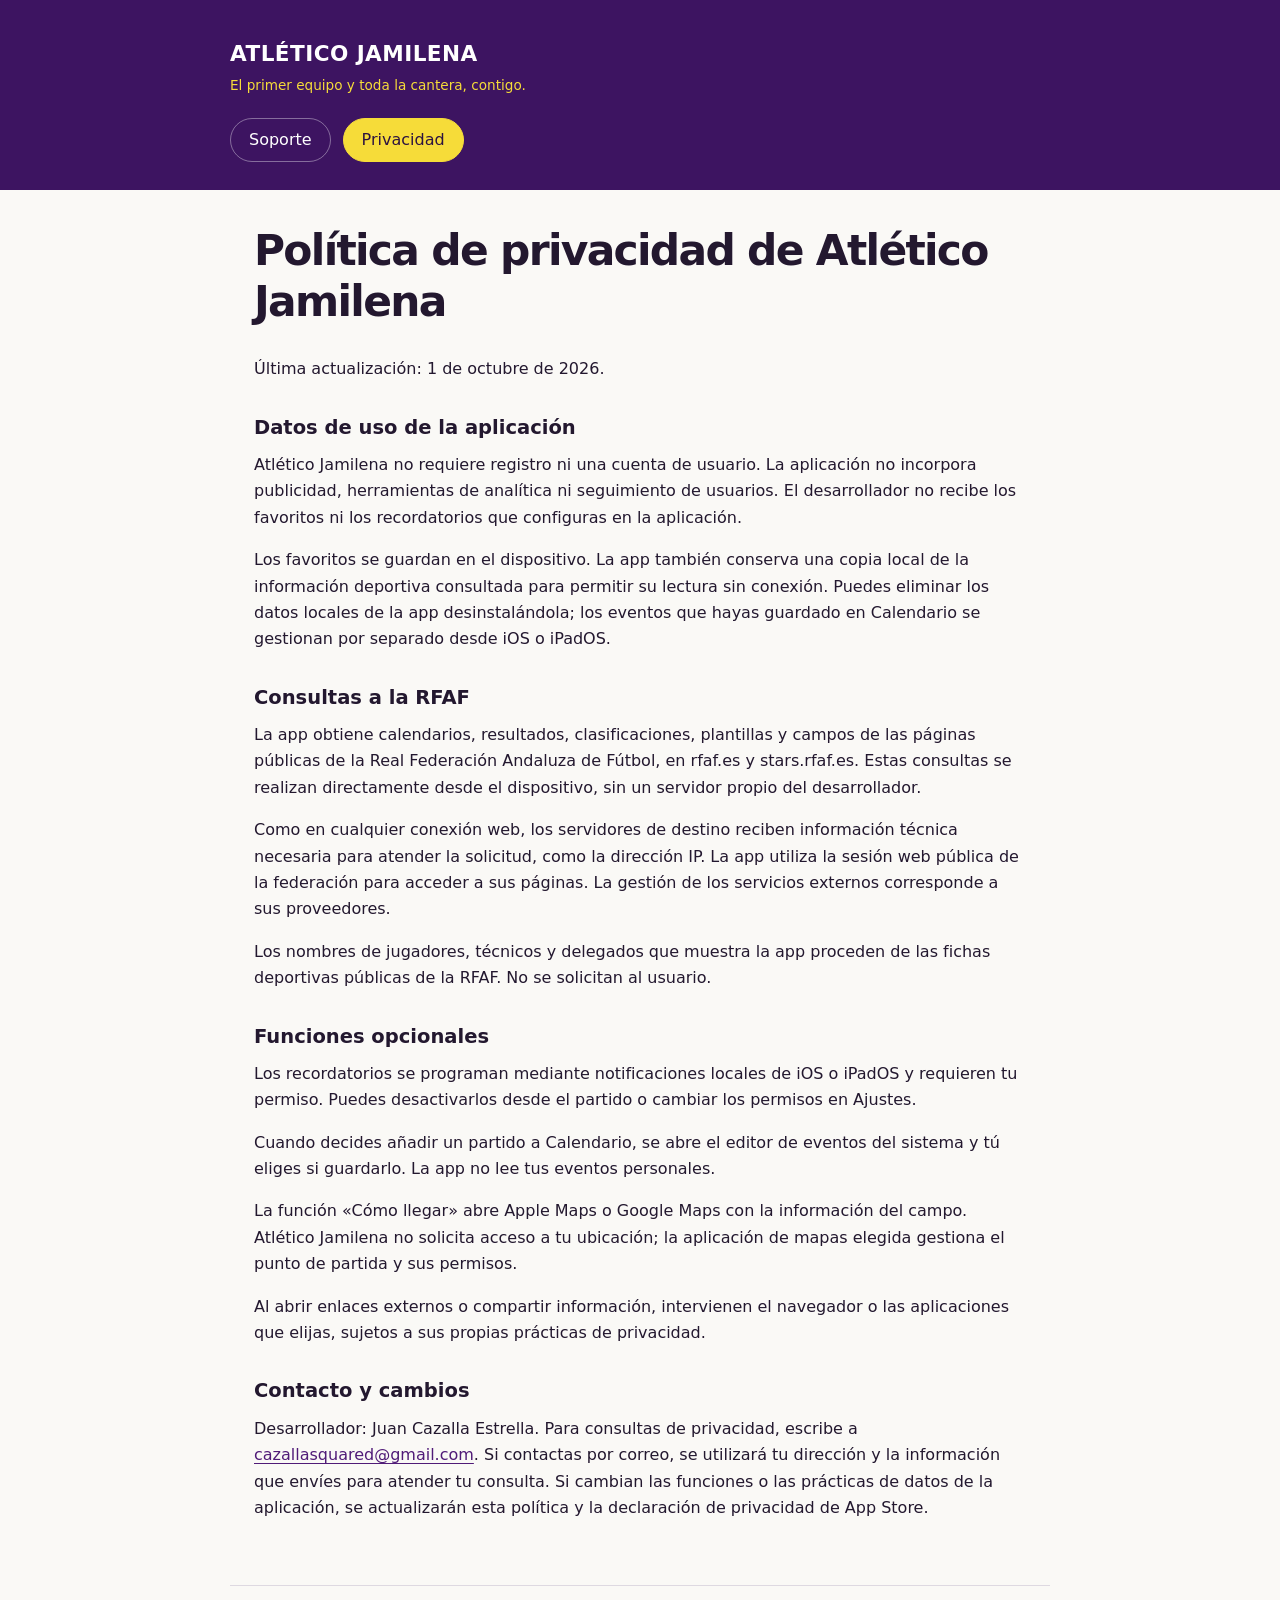
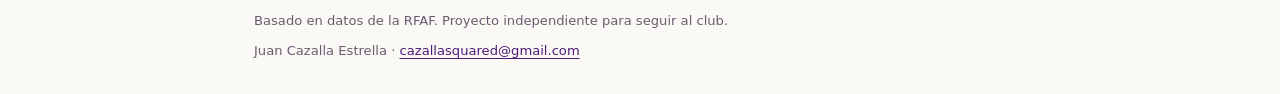
==== atletico-jamilena/privacidad/index.html @ 316276eb "Publish Atletico Jamilena support and privacy pages" ====
<!doctype html>
<html lang="es"><head><meta charset="utf-8"><meta name="viewport" content="width=device-width,initial-scale=1"><meta name="description" content="Privacidad de Atlético Jamilena para iPhone y iPad."><title>Privacidad · Atlético Jamilena</title><link rel="stylesheet" href="../style.css"><link rel="canonical" href="https://juancazalla.github.io/atletico-jamilena/privacidad/"></head><body><a class="skip" href="#contenido">Ir al contenido</a><header><div><p class="brand">ATLÉTICO JAMILENA</p><p class="tag">El primer equipo y toda la cantera, contigo.</p><nav aria-label="Información de la aplicación"><a href="../soporte/">Soporte</a><a href="../privacidad/" aria-current="page">Privacidad</a></nav></div></header><main id="contenido"><h1>Política de privacidad de Atlético Jamilena</h1><p>Última actualización: 1 de octubre de 2026.</p><h2>Datos de uso de la aplicación</h2><p>Atlético Jamilena no requiere registro ni una cuenta de usuario. La aplicación no incorpora publicidad, herramientas de analítica ni seguimiento de usuarios. El desarrollador no recibe los favoritos ni los recordatorios que configuras en la aplicación.</p><p>Los favoritos se guardan en el dispositivo. La app también conserva una copia local de la información deportiva consultada para permitir su lectura sin conexión. Puedes eliminar los datos locales de la app desinstalándola; los eventos que hayas guardado en Calendario se gestionan por separado desde iOS o iPadOS.</p><h2>Consultas a la RFAF</h2><p>La app obtiene calendarios, resultados, clasificaciones, plantillas y campos de las páginas públicas de la Real Federación Andaluza de Fútbol, en rfaf.es y stars.rfaf.es. Estas consultas se realizan directamente desde el dispositivo, sin un servidor propio del desarrollador.</p><p>Como en cualquier conexión web, los servidores de destino reciben información técnica necesaria para atender la solicitud, como la dirección IP. La app utiliza la sesión web pública de la federación para acceder a sus páginas. La gestión de los servicios externos corresponde a sus proveedores.</p><p>Los nombres de jugadores, técnicos y delegados que muestra la app proceden de las fichas deportivas públicas de la RFAF. No se solicitan al usuario.</p><h2>Funciones opcionales</h2><p>Los recordatorios se programan mediante notificaciones locales de iOS o iPadOS y requieren tu permiso. Puedes desactivarlos desde el partido o cambiar los permisos en Ajustes.</p><p>Cuando decides añadir un partido a Calendario, se abre el editor de eventos del sistema y tú eliges si guardarlo. La app no lee tus eventos personales.</p><p>La función «Cómo llegar» abre Apple Maps o Google Maps con la información del campo. Atlético Jamilena no solicita acceso a tu ubicación; la aplicación de mapas elegida gestiona el punto de partida y sus permisos.</p><p>Al abrir enlaces externos o compartir información, intervienen el navegador o las aplicaciones que elijas, sujetos a sus propias prácticas de privacidad.</p><h2>Contacto y cambios</h2><p>Desarrollador: Juan Cazalla Estrella. Para consultas de privacidad, escribe a <a href="mailto:cazallasquared@gmail.com">cazallasquared@gmail.com</a>. Si contactas por correo, se utilizará tu dirección y la información que envíes para atender tu consulta. Si cambian las funciones o las prácticas de datos de la aplicación, se actualizarán esta política y la declaración de privacidad de App Store.</p></main><footer><p>Basado en datos de la RFAF. Proyecto independiente para seguir al club.</p><p>Juan Cazalla Estrella · <a href="mailto:cazallasquared@gmail.com">cazallasquared@gmail.com</a></p></footer></body></html>
---- atletico-jamilena/style.css ----
*{box-sizing:border-box}html{color-scheme:light}body{margin:0;background:#faf9f6;color:#23182f;font-family:system-ui,-apple-system,BlinkMacSystemFont,"Segoe UI",sans-serif;line-height:1.65}.skip{position:absolute;left:16px;top:-80px}.skip:focus{top:12px}header{background:#3d1461;color:#fff;padding:36px 24px 28px}header>div,main,footer{max-width:820px;margin:auto}.brand{margin:0;font-size:1.35rem;font-weight:800;letter-spacing:.02em}.tag{color:#f6dc39;font-size:.85rem;margin:2px 0 22px}nav{display:flex;gap:12px;flex-wrap:wrap}nav a{color:#fff;border:1px solid #ffffff60;border-radius:24px;padding:8px 18px;text-decoration:none}nav a[aria-current=page]{background:#f6dc39;color:#2c1340;border-color:#f6dc39}main{padding:36px 24px 48px}h1{font-size:clamp(1.9rem,5vw,2.65rem);line-height:1.2;margin:0 0 28px;letter-spacing:-.04em}h2{font-size:1.22rem;line-height:1.3;margin:32px 0 12px}p{margin:0 0 16px}a{color:#501b78;text-underline-offset:3px;overflow-wrap:anywhere}a:focus-visible{outline:3px solid #c28c0b;outline-offset:4px}footer{padding:24px;font-size:.82rem;color:#685d70;border-top:1px solid #ded9e1}footer p{margin:0 0 8px}
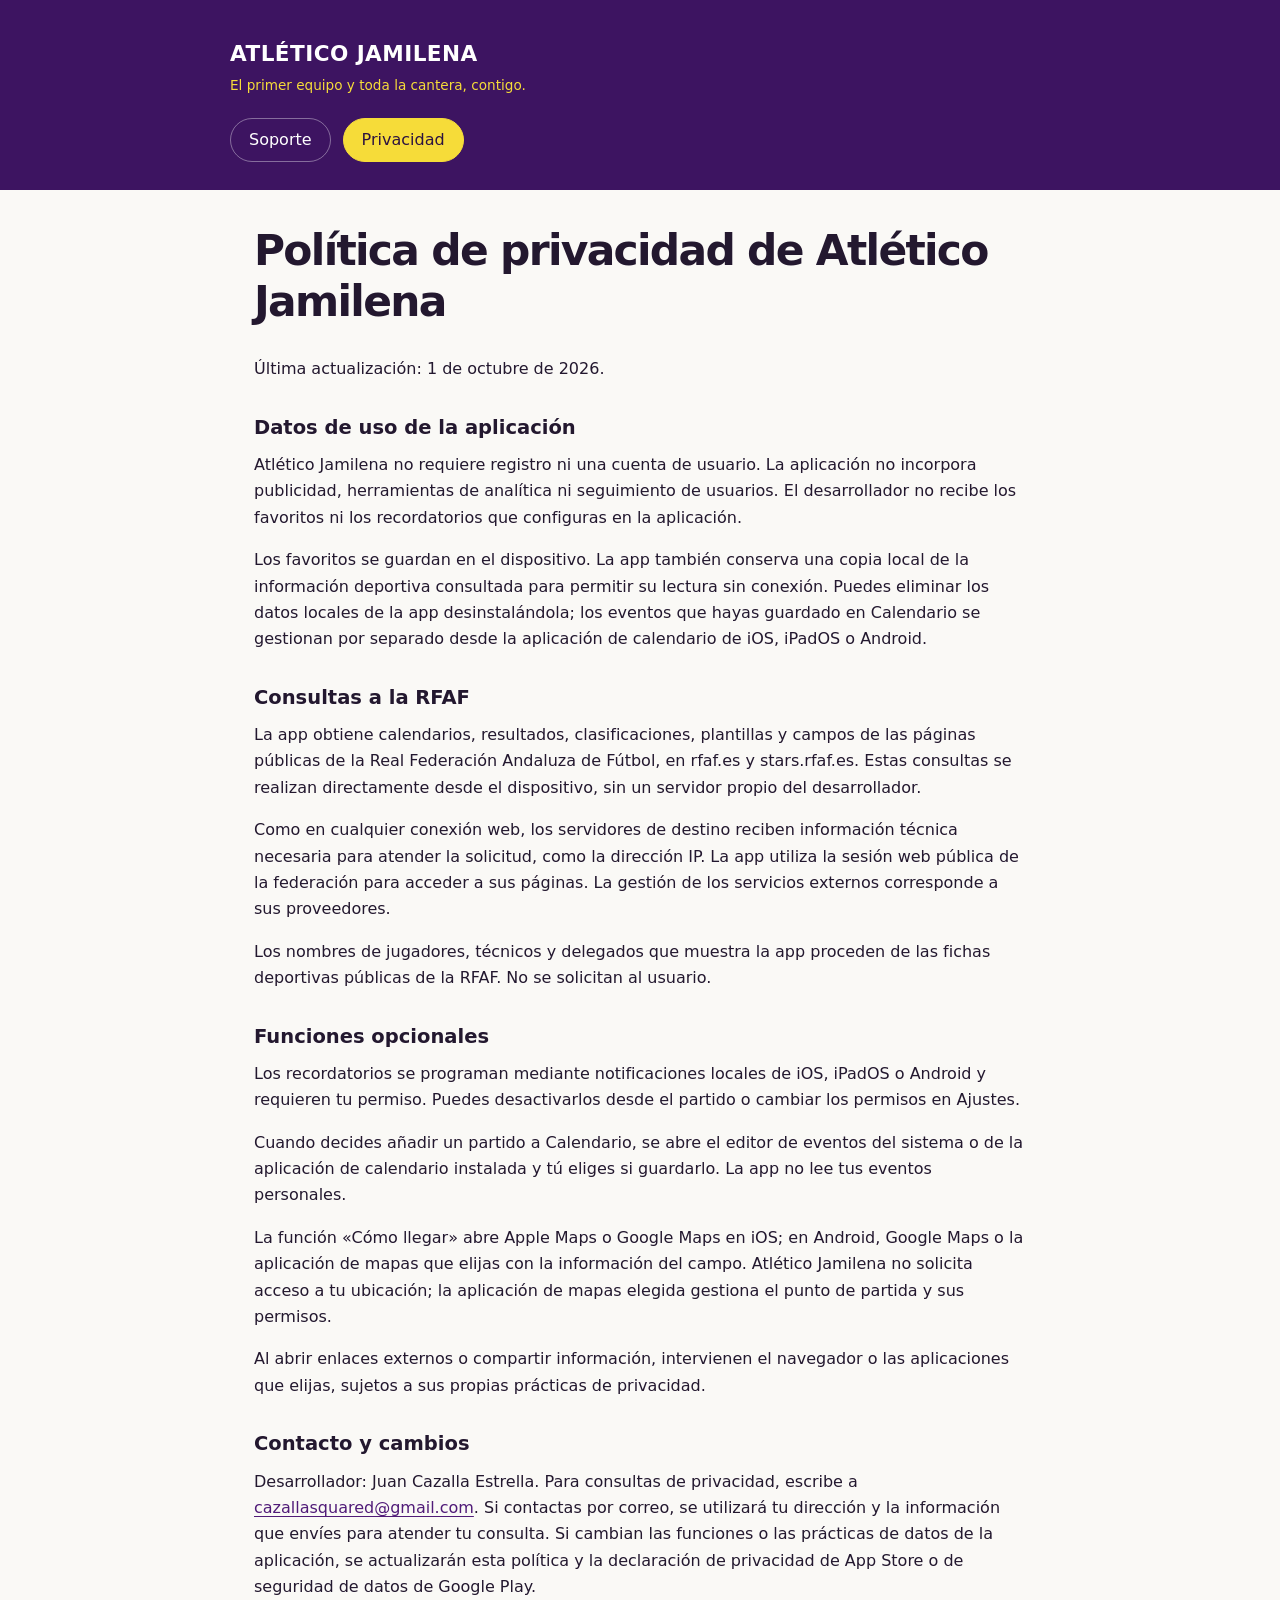
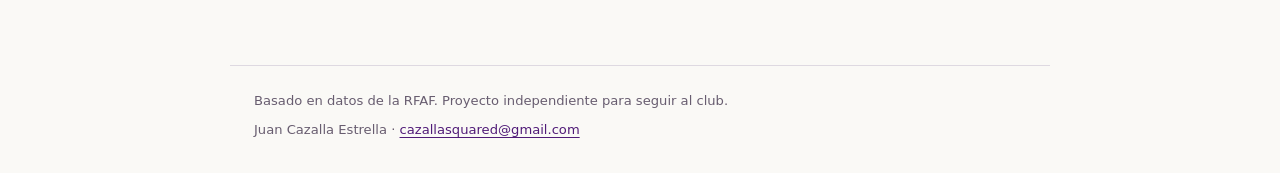
==== commit 36633626: "Update Jamilena privacy and support for Android" ====
--- a/atletico-jamilena/privacidad/index.html
+++ b/atletico-jamilena/privacidad/index.html
@@ -1,2 +1,2 @@
 <!doctype html>
-<html lang="es"><head><meta charset="utf-8"><meta name="viewport" content="width=device-width,initial-scale=1"><meta name="description" content="Privacidad de Atlético Jamilena para iPhone y iPad."><title>Privacidad · Atlético Jamilena</title><link rel="stylesheet" href="../style.css"><link rel="canonical" href="https://juancazalla.github.io/atletico-jamilena/privacidad/"></head><body><a class="skip" href="#contenido">Ir al contenido</a><header><div><p class="brand">ATLÉTICO JAMILENA</p><p class="tag">El primer equipo y toda la cantera, contigo.</p><nav aria-label="Información de la aplicación"><a href="../soporte/">Soporte</a><a href="../privacidad/" aria-current="page">Privacidad</a></nav></div></header><main id="contenido"><h1>Política de privacidad de Atlético Jamilena</h1><p>Última actualización: 1 de octubre de 2026.</p><h2>Datos de uso de la aplicación</h2><p>Atlético Jamilena no requiere registro ni una cuenta de usuario. La aplicación no incorpora publicidad, herramientas de analítica ni seguimiento de usuarios. El desarrollador no recibe los favoritos ni los recordatorios que configuras en la aplicación.</p><p>Los favoritos se guardan en el dispositivo. La app también conserva una copia local de la información deportiva consultada para permitir su lectura sin conexión. Puedes eliminar los datos locales de la app desinstalándola; los eventos que hayas guardado en Calendario se gestionan por separado desde iOS o iPadOS.</p><h2>Consultas a la RFAF</h2><p>La app obtiene calendarios, resultados, clasificaciones, plantillas y campos de las páginas públicas de la Real Federación Andaluza de Fútbol, en rfaf.es y stars.rfaf.es. Estas consultas se realizan directamente desde el dispositivo, sin un servidor propio del desarrollador.</p><p>Como en cualquier conexión web, los servidores de destino reciben información técnica necesaria para atender la solicitud, como la dirección IP. La app utiliza la sesión web pública de la federación para acceder a sus páginas. La gestión de los servicios externos corresponde a sus proveedores.</p><p>Los nombres de jugadores, técnicos y delegados que muestra la app proceden de las fichas deportivas públicas de la RFAF. No se solicitan al usuario.</p><h2>Funciones opcionales</h2><p>Los recordatorios se programan mediante notificaciones locales de iOS o iPadOS y requieren tu permiso. Puedes desactivarlos desde el partido o cambiar los permisos en Ajustes.</p><p>Cuando decides añadir un partido a Calendario, se abre el editor de eventos del sistema y tú eliges si guardarlo. La app no lee tus eventos personales.</p><p>La función «Cómo llegar» abre Apple Maps o Google Maps con la información del campo. Atlético Jamilena no solicita acceso a tu ubicación; la aplicación de mapas elegida gestiona el punto de partida y sus permisos.</p><p>Al abrir enlaces externos o compartir información, intervienen el navegador o las aplicaciones que elijas, sujetos a sus propias prácticas de privacidad.</p><h2>Contacto y cambios</h2><p>Desarrollador: Juan Cazalla Estrella. Para consultas de privacidad, escribe a <a href="mailto:cazallasquared@gmail.com">cazallasquared@gmail.com</a>. Si contactas por correo, se utilizará tu dirección y la información que envíes para atender tu consulta. Si cambian las funciones o las prácticas de datos de la aplicación, se actualizarán esta política y la declaración de privacidad de App Store.</p></main><footer><p>Basado en datos de la RFAF. Proyecto independiente para seguir al club.</p><p>Juan Cazalla Estrella · <a href="mailto:cazallasquared@gmail.com">cazallasquared@gmail.com</a></p></footer></body></html>
+<html lang="es"><head><meta charset="utf-8"><meta name="viewport" content="width=device-width,initial-scale=1"><meta name="description" content="Privacidad de Atlético Jamilena para iPhone, iPad y Android."><title>Privacidad · Atlético Jamilena</title><link rel="stylesheet" href="../style.css"><link rel="canonical" href="https://juancazalla.github.io/atletico-jamilena/privacidad/"></head><body><a class="skip" href="#contenido">Ir al contenido</a><header><div><p class="brand">ATLÉTICO JAMILENA</p><p class="tag">El primer equipo y toda la cantera, contigo.</p><nav aria-label="Información de la aplicación"><a href="../soporte/">Soporte</a><a href="../privacidad/" aria-current="page">Privacidad</a></nav></div></header><main id="contenido"><h1>Política de privacidad de Atlético Jamilena</h1><p>Última actualización: 1 de octubre de 2026.</p><h2>Datos de uso de la aplicación</h2><p>Atlético Jamilena no requiere registro ni una cuenta de usuario. La aplicación no incorpora publicidad, herramientas de analítica ni seguimiento de usuarios. El desarrollador no recibe los favoritos ni los recordatorios que configuras en la aplicación.</p><p>Los favoritos se guardan en el dispositivo. La app también conserva una copia local de la información deportiva consultada para permitir su lectura sin conexión. Puedes eliminar los datos locales de la app desinstalándola; los eventos que hayas guardado en Calendario se gestionan por separado desde la aplicación de calendario de iOS, iPadOS o Android.</p><h2>Consultas a la RFAF</h2><p>La app obtiene calendarios, resultados, clasificaciones, plantillas y campos de las páginas públicas de la Real Federación Andaluza de Fútbol, en rfaf.es y stars.rfaf.es. Estas consultas se realizan directamente desde el dispositivo, sin un servidor propio del desarrollador.</p><p>Como en cualquier conexión web, los servidores de destino reciben información técnica necesaria para atender la solicitud, como la dirección IP. La app utiliza la sesión web pública de la federación para acceder a sus páginas. La gestión de los servicios externos corresponde a sus proveedores.</p><p>Los nombres de jugadores, técnicos y delegados que muestra la app proceden de las fichas deportivas públicas de la RFAF. No se solicitan al usuario.</p><h2>Funciones opcionales</h2><p>Los recordatorios se programan mediante notificaciones locales de iOS, iPadOS o Android y requieren tu permiso. Puedes desactivarlos desde el partido o cambiar los permisos en Ajustes.</p><p>Cuando decides añadir un partido a Calendario, se abre el editor de eventos del sistema o de la aplicación de calendario instalada y tú eliges si guardarlo. La app no lee tus eventos personales.</p><p>La función «Cómo llegar» abre Apple Maps o Google Maps en iOS; en Android, Google Maps o la aplicación de mapas que elijas con la información del campo. Atlético Jamilena no solicita acceso a tu ubicación; la aplicación de mapas elegida gestiona el punto de partida y sus permisos.</p><p>Al abrir enlaces externos o compartir información, intervienen el navegador o las aplicaciones que elijas, sujetos a sus propias prácticas de privacidad.</p><h2>Contacto y cambios</h2><p>Desarrollador: Juan Cazalla Estrella. Para consultas de privacidad, escribe a <a href="mailto:cazallasquared@gmail.com">cazallasquared@gmail.com</a>. Si contactas por correo, se utilizará tu dirección y la información que envíes para atender tu consulta. Si cambian las funciones o las prácticas de datos de la aplicación, se actualizarán esta política y la declaración de privacidad de App Store o de seguridad de datos de Google Play.</p></main><footer><p>Basado en datos de la RFAF. Proyecto independiente para seguir al club.</p><p>Juan Cazalla Estrella · <a href="mailto:cazallasquared@gmail.com">cazallasquared@gmail.com</a></p></footer></body></html>
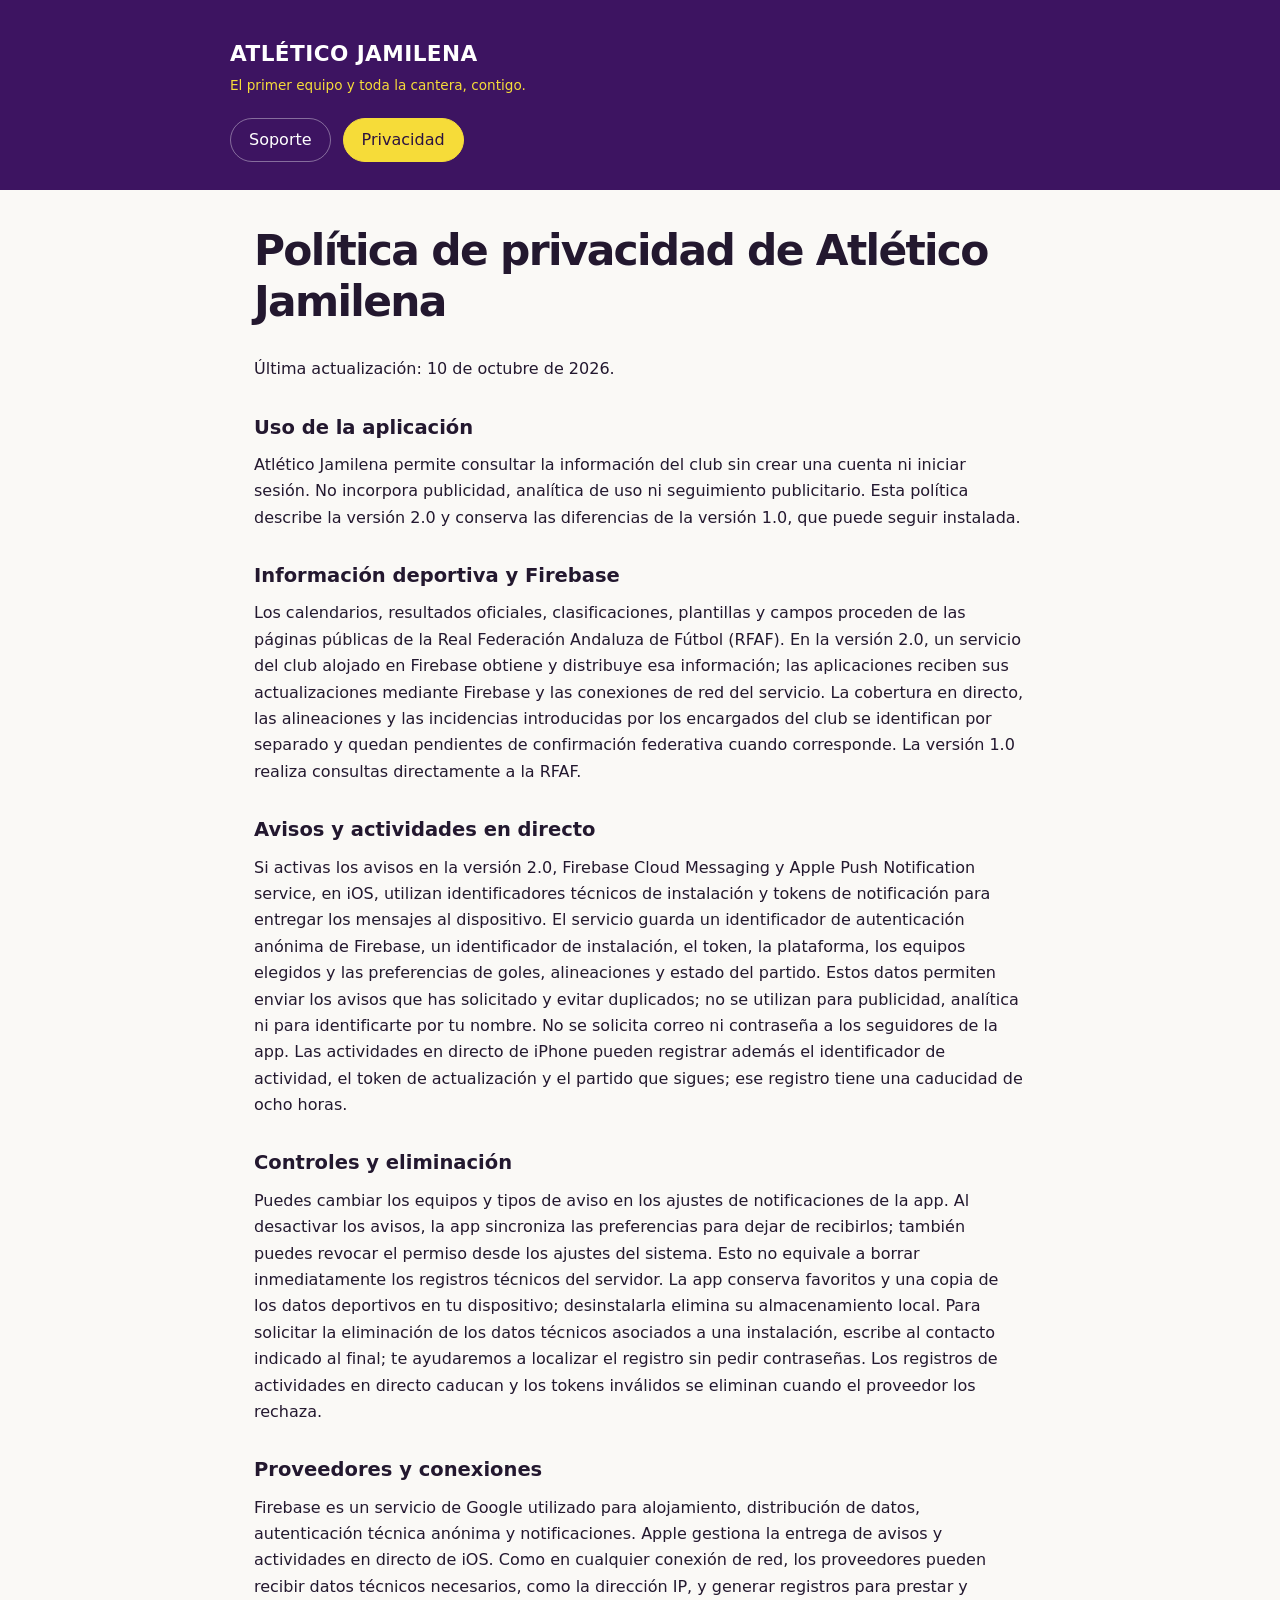
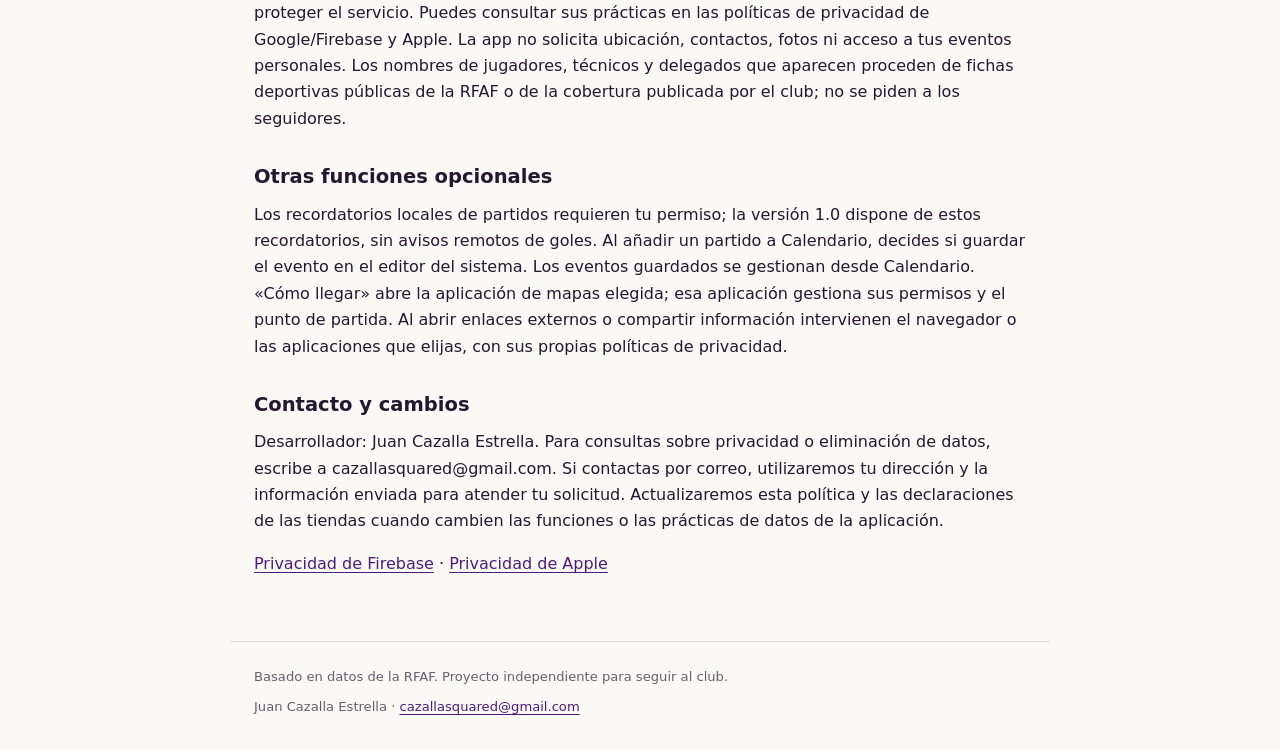
==== commit 32ee7c3c: "Update Jamilena privacy and support for Firebase live coverage" ====
--- a/atletico-jamilena/privacidad/index.html
+++ b/atletico-jamilena/privacidad/index.html
@@ -1,2 +1,2 @@
 <!doctype html>
-<html lang="es"><head><meta charset="utf-8"><meta name="viewport" content="width=device-width,initial-scale=1"><meta name="description" content="Privacidad de Atlético Jamilena para iPhone, iPad y Android."><title>Privacidad · Atlético Jamilena</title><link rel="stylesheet" href="../style.css"><link rel="canonical" href="https://juancazalla.github.io/atletico-jamilena/privacidad/"></head><body><a class="skip" href="#contenido">Ir al contenido</a><header><div><p class="brand">ATLÉTICO JAMILENA</p><p class="tag">El primer equipo y toda la cantera, contigo.</p><nav aria-label="Información de la aplicación"><a href="../soporte/">Soporte</a><a href="../privacidad/" aria-current="page">Privacidad</a></nav></div></header><main id="contenido"><h1>Política de privacidad de Atlético Jamilena</h1><p>Última actualización: 1 de octubre de 2026.</p><h2>Datos de uso de la aplicación</h2><p>Atlético Jamilena no requiere registro ni una cuenta de usuario. La aplicación no incorpora publicidad, herramientas de analítica ni seguimiento de usuarios. El desarrollador no recibe los favoritos ni los recordatorios que configuras en la aplicación.</p><p>Los favoritos se guardan en el dispositivo. La app también conserva una copia local de la información deportiva consultada para permitir su lectura sin conexión. Puedes eliminar los datos locales de la app desinstalándola; los eventos que hayas guardado en Calendario se gestionan por separado desde la aplicación de calendario de iOS, iPadOS o Android.</p><h2>Consultas a la RFAF</h2><p>La app obtiene calendarios, resultados, clasificaciones, plantillas y campos de las páginas públicas de la Real Federación Andaluza de Fútbol, en rfaf.es y stars.rfaf.es. Estas consultas se realizan directamente desde el dispositivo, sin un servidor propio del desarrollador.</p><p>Como en cualquier conexión web, los servidores de destino reciben información técnica necesaria para atender la solicitud, como la dirección IP. La app utiliza la sesión web pública de la federación para acceder a sus páginas. La gestión de los servicios externos corresponde a sus proveedores.</p><p>Los nombres de jugadores, técnicos y delegados que muestra la app proceden de las fichas deportivas públicas de la RFAF. No se solicitan al usuario.</p><h2>Funciones opcionales</h2><p>Los recordatorios se programan mediante notificaciones locales de iOS, iPadOS o Android y requieren tu permiso. Puedes desactivarlos desde el partido o cambiar los permisos en Ajustes.</p><p>Cuando decides añadir un partido a Calendario, se abre el editor de eventos del sistema o de la aplicación de calendario instalada y tú eliges si guardarlo. La app no lee tus eventos personales.</p><p>La función «Cómo llegar» abre Apple Maps o Google Maps en iOS; en Android, Google Maps o la aplicación de mapas que elijas con la información del campo. Atlético Jamilena no solicita acceso a tu ubicación; la aplicación de mapas elegida gestiona el punto de partida y sus permisos.</p><p>Al abrir enlaces externos o compartir información, intervienen el navegador o las aplicaciones que elijas, sujetos a sus propias prácticas de privacidad.</p><h2>Contacto y cambios</h2><p>Desarrollador: Juan Cazalla Estrella. Para consultas de privacidad, escribe a <a href="mailto:cazallasquared@gmail.com">cazallasquared@gmail.com</a>. Si contactas por correo, se utilizará tu dirección y la información que envíes para atender tu consulta. Si cambian las funciones o las prácticas de datos de la aplicación, se actualizarán esta política y la declaración de privacidad de App Store o de seguridad de datos de Google Play.</p></main><footer><p>Basado en datos de la RFAF. Proyecto independiente para seguir al club.</p><p>Juan Cazalla Estrella · <a href="mailto:cazallasquared@gmail.com">cazallasquared@gmail.com</a></p></footer></body></html>
+<html lang="es"><head><meta charset="utf-8"><meta name="viewport" content="width=device-width,initial-scale=1"><meta name="description" content="Privacidad de Atlético Jamilena para iPhone, iPad y Android."><title>Privacidad · Atlético Jamilena</title><link rel="stylesheet" href="../style.css"><link rel="canonical" href="https://juancazalla.github.io/atletico-jamilena/privacidad/"></head><body><a class="skip" href="#contenido">Ir al contenido</a><header><div><p class="brand">ATLÉTICO JAMILENA</p><p class="tag">El primer equipo y toda la cantera, contigo.</p><nav aria-label="Información de la aplicación"><a href="../soporte/">Soporte</a><a href="../privacidad/" aria-current="page">Privacidad</a></nav></div></header><main id="contenido"><h1>Política de privacidad de Atlético Jamilena</h1><p>Última actualización: 10 de octubre de 2026.</p><h2>Uso de la aplicación</h2><p>Atlético Jamilena permite consultar la información del club sin crear una cuenta ni iniciar sesión. No incorpora publicidad, analítica de uso ni seguimiento publicitario. Esta política describe la versión 2.0 y conserva las diferencias de la versión 1.0, que puede seguir instalada.</p><h2>Información deportiva y Firebase</h2><p>Los calendarios, resultados oficiales, clasificaciones, plantillas y campos proceden de las páginas públicas de la Real Federación Andaluza de Fútbol (RFAF). En la versión 2.0, un servicio del club alojado en Firebase obtiene y distribuye esa información; las aplicaciones reciben sus actualizaciones mediante Firebase y las conexiones de red del servicio. La cobertura en directo, las alineaciones y las incidencias introducidas por los encargados del club se identifican por separado y quedan pendientes de confirmación federativa cuando corresponde. La versión 1.0 realiza consultas directamente a la RFAF.</p><h2>Avisos y actividades en directo</h2><p>Si activas los avisos en la versión 2.0, Firebase Cloud Messaging y Apple Push Notification service, en iOS, utilizan identificadores técnicos de instalación y tokens de notificación para entregar los mensajes al dispositivo. El servicio guarda un identificador de autenticación anónima de Firebase, un identificador de instalación, el token, la plataforma, los equipos elegidos y las preferencias de goles, alineaciones y estado del partido. Estos datos permiten enviar los avisos que has solicitado y evitar duplicados; no se utilizan para publicidad, analítica ni para identificarte por tu nombre. No se solicita correo ni contraseña a los seguidores de la app. Las actividades en directo de iPhone pueden registrar además el identificador de actividad, el token de actualización y el partido que sigues; ese registro tiene una caducidad de ocho horas.</p><h2>Controles y eliminación</h2><p>Puedes cambiar los equipos y tipos de aviso en los ajustes de notificaciones de la app. Al desactivar los avisos, la app sincroniza las preferencias para dejar de recibirlos; también puedes revocar el permiso desde los ajustes del sistema. Esto no equivale a borrar inmediatamente los registros técnicos del servidor. La app conserva favoritos y una copia de los datos deportivos en tu dispositivo; desinstalarla elimina su almacenamiento local. Para solicitar la eliminación de los datos técnicos asociados a una instalación, escribe al contacto indicado al final; te ayudaremos a localizar el registro sin pedir contraseñas. Los registros de actividades en directo caducan y los tokens inválidos se eliminan cuando el proveedor los rechaza.</p><h2>Proveedores y conexiones</h2><p>Firebase es un servicio de Google utilizado para alojamiento, distribución de datos, autenticación técnica anónima y notificaciones. Apple gestiona la entrega de avisos y actividades en directo de iOS. Como en cualquier conexión de red, los proveedores pueden recibir datos técnicos necesarios, como la dirección IP, y generar registros para prestar y proteger el servicio. Puedes consultar sus prácticas en las políticas de privacidad de Google/Firebase y Apple. La app no solicita ubicación, contactos, fotos ni acceso a tus eventos personales. Los nombres de jugadores, técnicos y delegados que aparecen proceden de fichas deportivas públicas de la RFAF o de la cobertura publicada por el club; no se piden a los seguidores.</p><h2>Otras funciones opcionales</h2><p>Los recordatorios locales de partidos requieren tu permiso; la versión 1.0 dispone de estos recordatorios, sin avisos remotos de goles. Al añadir un partido a Calendario, decides si guardar el evento en el editor del sistema. Los eventos guardados se gestionan desde Calendario. «Cómo llegar» abre la aplicación de mapas elegida; esa aplicación gestiona sus permisos y el punto de partida. Al abrir enlaces externos o compartir información intervienen el navegador o las aplicaciones que elijas, con sus propias políticas de privacidad.</p><h2>Contacto y cambios</h2><p>Desarrollador: Juan Cazalla Estrella. Para consultas sobre privacidad o eliminación de datos, escribe a cazallasquared@gmail.com. Si contactas por correo, utilizaremos tu dirección y la información enviada para atender tu solicitud. Actualizaremos esta política y las declaraciones de las tiendas cuando cambien las funciones o las prácticas de datos de la aplicación.</p><p><a href="https://firebase.google.com/support/privacy">Privacidad de Firebase</a> · <a href="https://www.apple.com/legal/privacy/">Privacidad de Apple</a></p></main><footer><p>Basado en datos de la RFAF. Proyecto independiente para seguir al club.</p><p>Juan Cazalla Estrella · <a href="mailto:cazallasquared@gmail.com">cazallasquared@gmail.com</a></p></footer></body></html>
